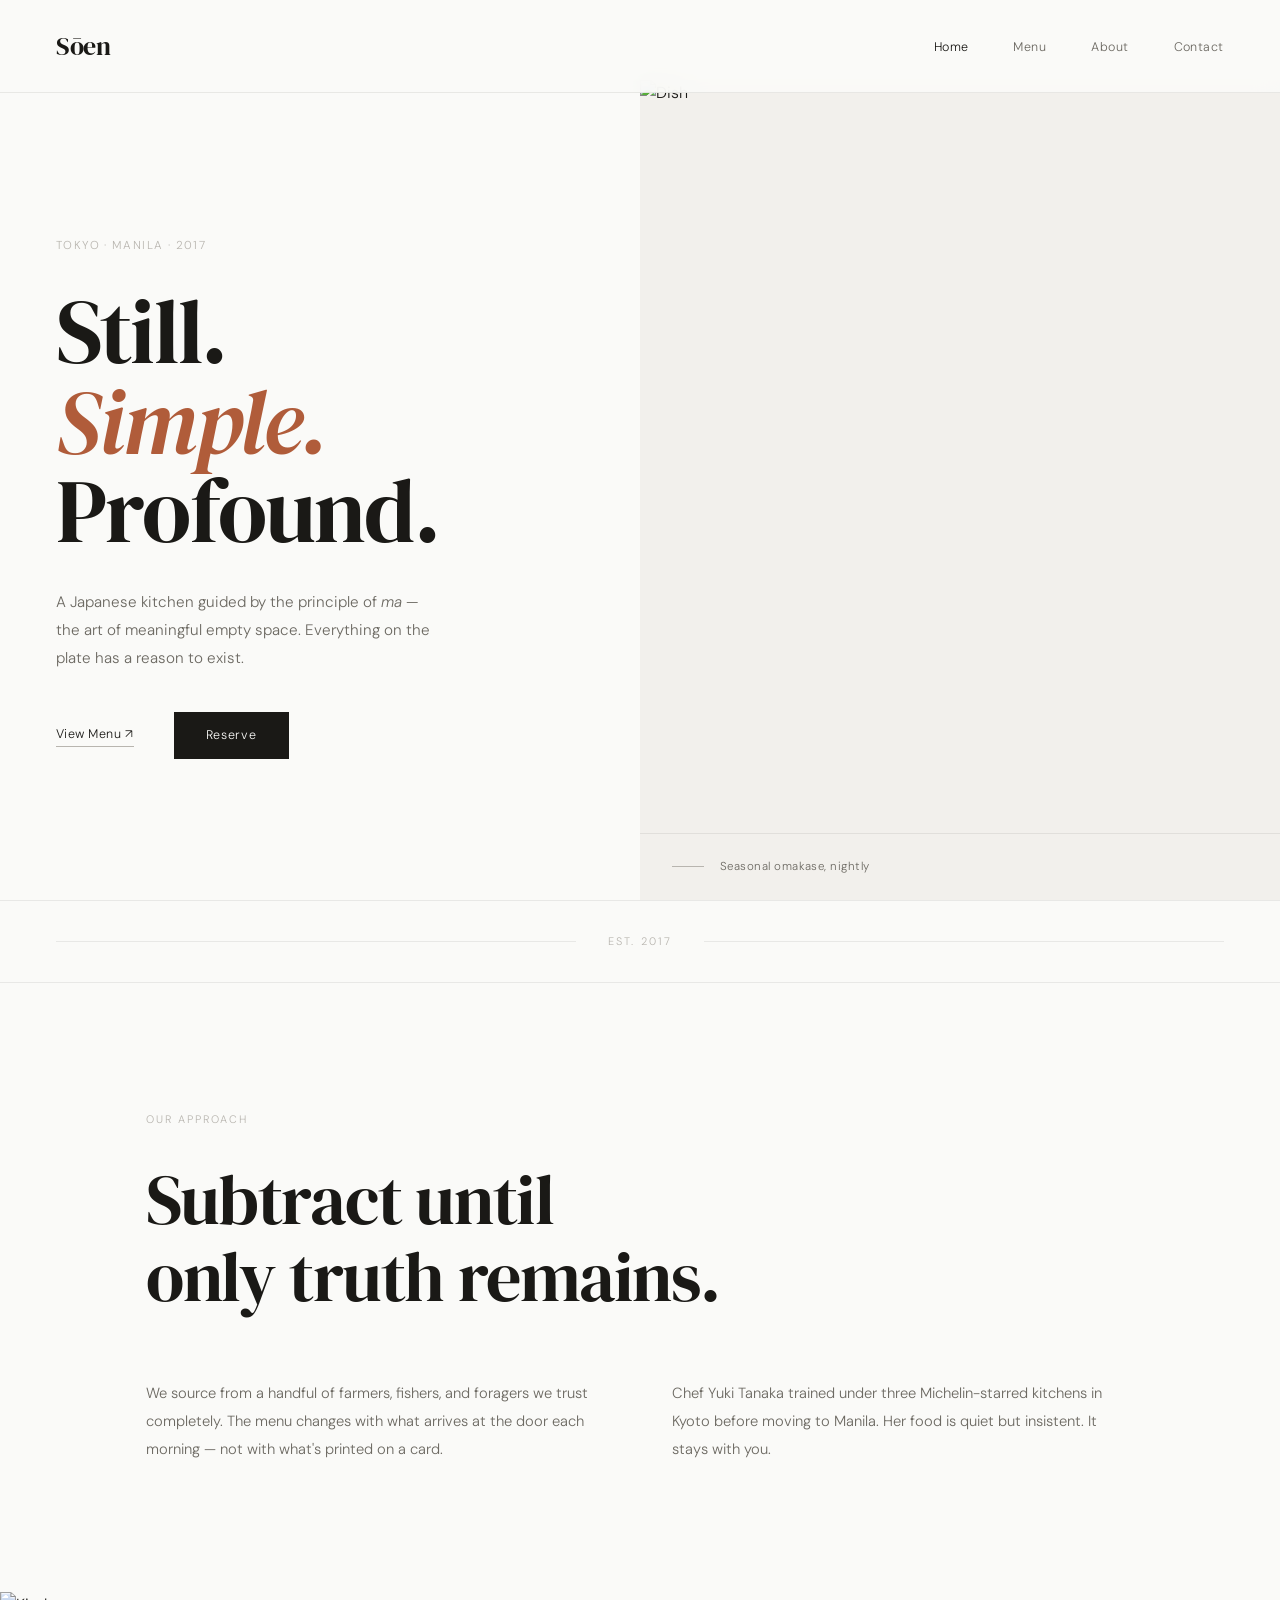
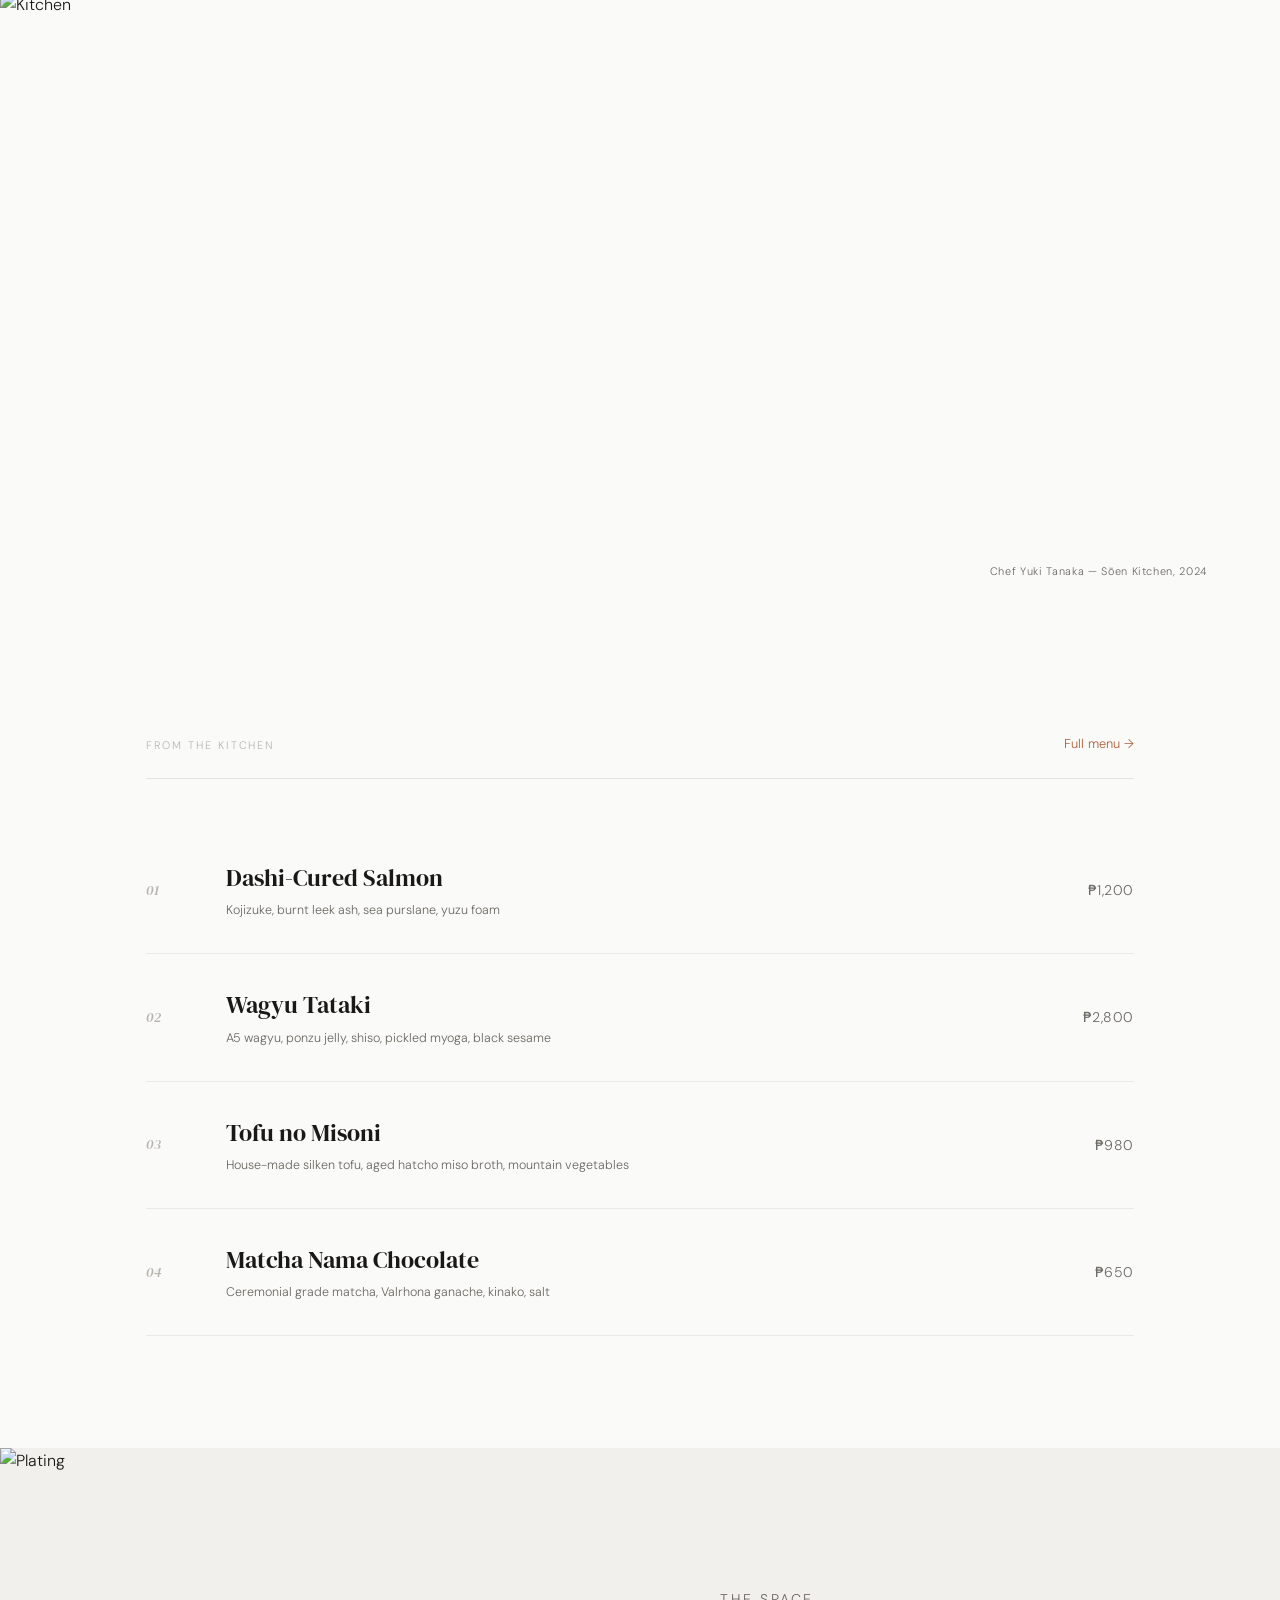
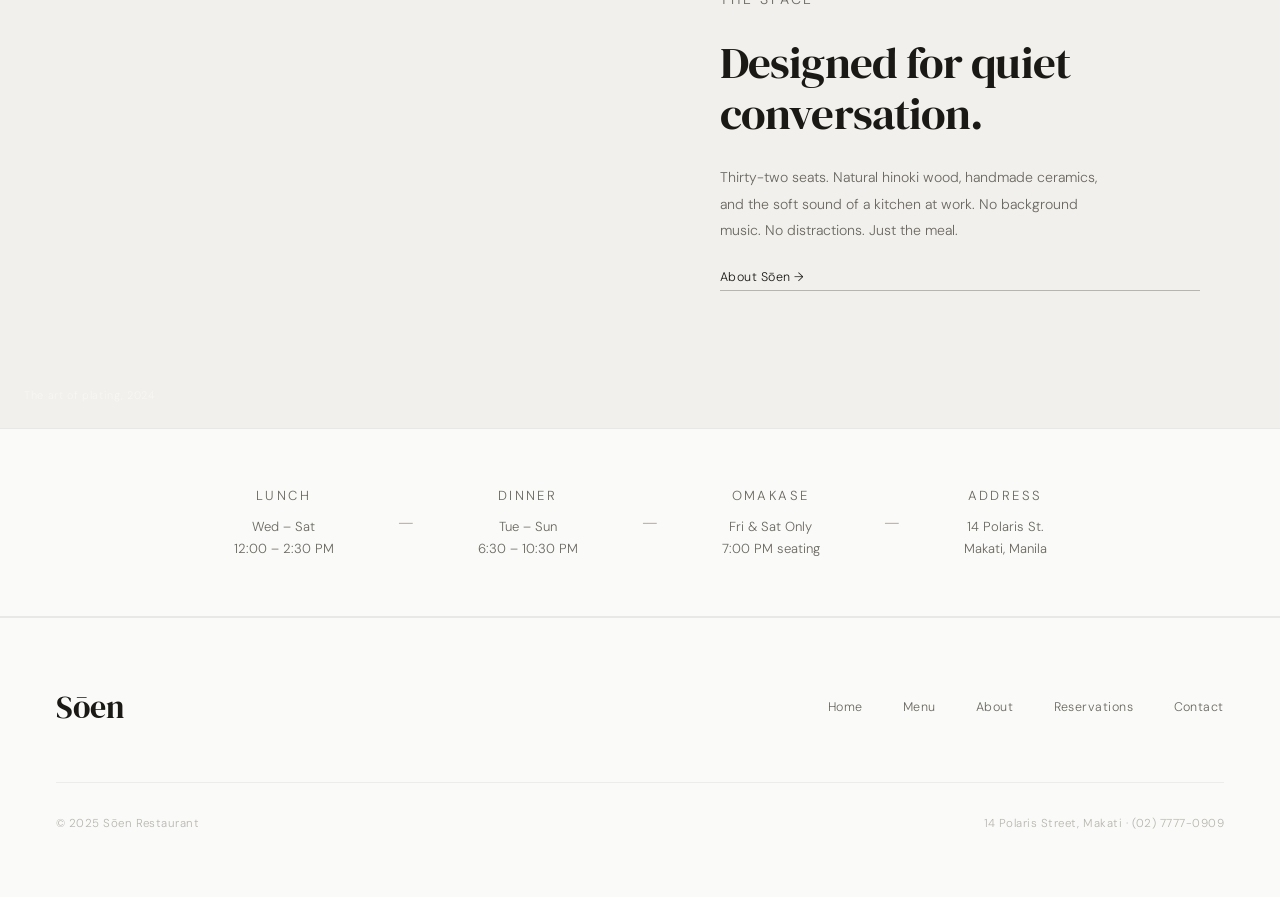
==== index.html @ 92a2c679 "Add files via upload" ====
<!DOCTYPE html>
<html lang="en">
<head>
  <meta charset="UTF-8"/>
  <meta name="viewport" content="width=device-width, initial-scale=1.0"/>
  <title>Sōen — Modern Japanese Kitchen</title>
  <link rel="stylesheet" href="home.css"/>
  <link href="https://fonts.googleapis.com/css2?family=DM+Serif+Display:ital@0;1&family=DM+Sans:wght@300;400;500&display=swap" rel="stylesheet"/>
</head>
<body>

  <!-- NAV -->
  <nav class="nav">
    <a href="index.html" class="logo">Sōen</a>
    <ul class="nav-links">
      <li><a href="index.html" class="active">Home</a></li>
      <li><a href="menu.html">Menu</a></li>
      <li><a href="about.html">About</a></li>
      <li><a href="contact.html">Contact</a></li>
    </ul>

  </nav>

  <!-- HERO -->
  <section class="hero">
    <div class="hero-left">
      <p class="hero-tag">Tokyo · Manila · 2017</p>
      <h1>Still.<br/><em>Simple.</em><br/>Profound.</h1>
      <p class="hero-body">A Japanese kitchen guided by the principle of <em>ma</em> — the art of meaningful empty space. Everything on the plate has a reason to exist.</p>
      <div class="hero-actions">
        <a href="menu.html" class="btn-text">View Menu ↗</a>
        <a href="reservations.html" class="btn-fill">Reserve</a>
      </div>
    </div>
    <div class="hero-right">
      <div class="hero-img-wrap">
        <img src="https://images.unsplash.com/photo-1617196034183-421b4040ed20?w=1000&q=85" alt="Dish"/>
      </div>
      <div class="hero-caption">
        <span class="caption-line"></span>
        <span>Seasonal omakase, nightly</span>
      </div>
    </div>
  </section>

  <!-- DIVIDER -->
  <div class="rule-section">
    <div class="rule"></div>
    <p>Est. 2017</p>
    <div class="rule"></div>
  </div>

  <!-- PHILOSOPHY -->
  <section class="philosophy">
    <p class="phil-label">Our Approach</p>
    <h2>Subtract until<br/>only truth remains.</h2>
    <div class="phil-cols">
      <p>We source from a handful of farmers, fishers, and foragers we trust completely. The menu changes with what arrives at the door each morning — not with what's printed on a card.</p>
      <p>Chef Yuki Tanaka trained under three Michelin-starred kitchens in Kyoto before moving to Manila. Her food is quiet but insistent. It stays with you.</p>
    </div>
  </section>

  <!-- FEATURE IMAGE -->
  <section class="feature-img-section">
    <img src="https://images.unsplash.com/photo-1569050467447-ce54b3bbc37d?w=1800&q=80" alt="Kitchen"/>
    <div class="feature-caption">
      <p>Chef Yuki Tanaka — Sōen Kitchen, 2024</p>
    </div>
  </section>

  <!-- SIGNATURE DISHES -->
  <section class="signatures">
    <div class="sig-header">
      <p class="sig-label">From the Kitchen</p>
      <a href="menu.html" class="sig-link">Full menu →</a>
    </div>
    <div class="sig-list">
      <div class="sig-item">
        <span class="sig-num">01</span>
        <div class="sig-content">
          <h3>Dashi-Cured Salmon</h3>
          <p>Kojizuke, burnt leek ash, sea purslane, yuzu foam</p>
        </div>
        <span class="sig-price">₱1,200</span>
      </div>
      <div class="sig-item">
        <span class="sig-num">02</span>
        <div class="sig-content">
          <h3>Wagyu Tataki</h3>
          <p>A5 wagyu, ponzu jelly, shiso, pickled myoga, black sesame</p>
        </div>
        <span class="sig-price">₱2,800</span>
      </div>
      <div class="sig-item">
        <span class="sig-num">03</span>
        <div class="sig-content">
          <h3>Tofu no Misoni</h3>
          <p>House-made silken tofu, aged hatcho miso broth, mountain vegetables</p>
        </div>
        <span class="sig-price">₱980</span>
      </div>
      <div class="sig-item">
        <span class="sig-num">04</span>
        <div class="sig-content">
          <h3>Matcha Nama Chocolate</h3>
          <p>Ceremonial grade matcha, Valrhona ganache, kinako, salt</p>
        </div>
        <span class="sig-price">₱650</span>
      </div>
    </div>
  </section>

  <!-- TWO-UP IMAGES -->
  <section class="two-up">
    <div class="two-up-img">
      <img src="https://images.unsplash.com/photo-1547592180-85f173990554?w=900&q=80" alt="Plating"/>
      <p class="img-caption">The art of plating, 2024</p>
    </div>
    <div class="two-up-text">
      <p class="two-up-label">The Space</p>
      <h2>Designed for quiet conversation.</h2>
      <p>Thirty-two seats. Natural hinoki wood, handmade ceramics, and the soft sound of a kitchen at work. No background music. No distractions. Just the meal.</p>
      <a href="about.html" class="btn-text">About Sōen →</a>
    </div>
  </section>

  <!-- HOURS STRIP -->
  <section class="hours-strip">
    <div class="hs-item">
      <p class="hs-label">Lunch</p>
      <p>Wed – Sat<br/>12:00 – 2:30 PM</p>
    </div>
    <div class="hs-sep">—</div>
    <div class="hs-item">
      <p class="hs-label">Dinner</p>
      <p>Tue – Sun<br/>6:30 – 10:30 PM</p>
    </div>
    <div class="hs-sep">—</div>
    <div class="hs-item">
      <p class="hs-label">Omakase</p>
      <p>Fri & Sat Only<br/>7:00 PM seating</p>
    </div>
    <div class="hs-sep">—</div>
    <div class="hs-item">
      <p class="hs-label">Address</p>
      <p>14 Polaris St.<br/>Makati, Manila</p>
    </div>
  </section>

  <!-- FOOTER -->
  <footer class="footer">
    <div class="footer-top">
      <div class="footer-logo">Sōen</div>
      <div class="footer-nav">
        <a href="index.html">Home</a>
        <a href="menu.html">Menu</a>
        <a href="about.html">About</a>
        <a href="reservations.html">Reservations</a>
        <a href="contact.html">Contact</a>
      </div>
    </div>
    <div class="footer-bottom">
      <p>© 2025 Sōen Restaurant</p>
      <p>14 Polaris Street, Makati · (02) 7777-0909</p>
    </div>
  </footer>

</body>
</html>
---- home.css ----
/* ===================
   HOME.CSS — Sōen
   =================== */

*, *::before, *::after { box-sizing: border-box; margin: 0; padding: 0; }

:root {
  --white: #fafaf8;
  --off: #f2f0ec;
  --ink: #1a1916;
  --ink-soft: #6b6861;
  --ink-faint: #b8b5af;
  --terra: #b05c3a;
  --terra-light: #c97050;
  --font-display: 'DM Serif Display', Georgia, serif;
  --font-body: 'DM Sans', sans-serif;
}

html { scroll-behavior: smooth; }

body {
  background: var(--white);
  color: var(--ink);
  font-family: var(--font-body);
  font-weight: 300;
  line-height: 1.6;
  overflow-x: hidden;
}

/* ---- NAV ---- */
.nav {
  position: fixed;
  top: 0; left: 0; right: 0;
  z-index: 100;
  display: flex;
  align-items: center;
  justify-content: space-between;
  padding: 1.6rem 3.5rem;
  background: rgba(250,250,248,0.92);
  backdrop-filter: blur(12px);
  border-bottom: 1px solid rgba(26,25,22,0.08);
}

.logo {
  font-family: var(--font-display);
  font-size: 1.6rem;
  color: var(--ink);
  text-decoration: none;
  letter-spacing: -0.01em;
}

.nav-links {
  display: flex;
  gap: 2.8rem;
  list-style: none;
}

.nav-links a {
  color: var(--ink-soft);
  text-decoration: none;
  font-size: 0.78rem;
  letter-spacing: 0.04em;
  transition: color 0.25s;
}

.nav-links a:hover, .nav-links a.active { color: var(--ink); }

.nav-reserve {
  color: var(--terra);
  text-decoration: none;
  font-size: 0.78rem;
  font-weight: 500;
  letter-spacing: 0.04em;
  transition: color 0.25s;
}

.nav-reserve:hover { color: var(--terra-light); }

/* ---- HERO ---- */
.hero {
  display: grid;
  grid-template-columns: 1fr 1fr;
  min-height: 100vh;
  padding-top: 80px;
}

.hero-left {
  padding: 7rem 5rem 6rem 3.5rem;
  display: flex;
  flex-direction: column;
  justify-content: center;
  gap: 2rem;
}

.hero-tag {
  font-size: 0.72rem;
  letter-spacing: 0.12em;
  text-transform: uppercase;
  color: var(--ink-faint);
}

.hero-left h1 {
  font-family: var(--font-display);
  font-size: clamp(4rem, 7vw, 7.5rem);
  font-weight: 400;
  line-height: 1.0;
  color: var(--ink);
  letter-spacing: -0.02em;
  animation: fadeIn 1s ease both;
}

.hero-left h1 em {
  font-style: italic;
  color: var(--terra);
}

.hero-body {
  font-size: 0.95rem;
  color: var(--ink-soft);
  max-width: 380px;
  line-height: 1.85;
}

.hero-actions {
  display: flex;
  align-items: center;
  gap: 2.5rem;
  margin-top: 0.5rem;
}

.btn-fill {
  background: var(--ink);
  color: var(--white);
  text-decoration: none;
  font-size: 0.78rem;
  letter-spacing: 0.06em;
  padding: 0.85rem 2rem;
  transition: background 0.3s;
}
.btn-fill:hover { background: var(--terra); }

.btn-text {
  color: var(--ink);
  text-decoration: none;
  font-size: 0.78rem;
  letter-spacing: 0.04em;
  border-bottom: 1px solid var(--ink-faint);
  padding-bottom: 0.1rem;
  transition: border-color 0.25s, color 0.25s;
}
.btn-text:hover { color: var(--terra); border-color: var(--terra); }

.hero-right {
  background: var(--off);
  display: flex;
  flex-direction: column;
  position: relative;
  overflow: hidden;
}

.hero-img-wrap {
  flex: 1;
  overflow: hidden;
}

.hero-img-wrap img {
  width: 100%;
  height: 100%;
  object-fit: cover;
  display: block;
  transition: transform 0.8s ease;
}

.hero-img-wrap:hover img { transform: scale(1.03); }

.hero-caption {
  display: flex;
  align-items: center;
  gap: 1rem;
  padding: 1.5rem 2rem;
  font-size: 0.72rem;
  color: var(--ink-soft);
  letter-spacing: 0.04em;
  border-top: 1px solid rgba(26,25,22,0.08);
}

.caption-line { display: block; width: 2rem; height: 1px; background: var(--ink-faint); flex-shrink: 0; }

@keyframes fadeIn {
  from { opacity: 0; transform: translateY(20px); }
  to { opacity: 1; transform: translateY(0); }
}

/* ---- RULE ---- */
.rule-section {
  display: flex;
  align-items: center;
  gap: 2rem;
  padding: 2rem 3.5rem;
  border-top: 1px solid rgba(26,25,22,0.08);
  border-bottom: 1px solid rgba(26,25,22,0.08);
}

.rule { flex: 1; height: 1px; background: rgba(26,25,22,0.08); }

.rule-section p {
  font-size: 0.68rem;
  letter-spacing: 0.2em;
  text-transform: uppercase;
  color: var(--ink-faint);
}

/* ---- PHILOSOPHY ---- */
.philosophy {
  padding: 8rem 3.5rem;
  max-width: 1100px;
  margin: 0 auto;
}

.phil-label {
  font-size: 0.68rem;
  letter-spacing: 0.18em;
  text-transform: uppercase;
  color: var(--ink-faint);
  margin-bottom: 2rem;
}

.philosophy h2 {
  font-family: var(--font-display);
  font-size: clamp(3rem, 5.5vw, 6rem);
  font-weight: 400;
  line-height: 1.1;
  letter-spacing: -0.02em;
  color: var(--ink);
  margin-bottom: 4rem;
}

.phil-cols {
  display: grid;
  grid-template-columns: 1fr 1fr;
  gap: 4rem;
}

.phil-cols p {
  font-size: 0.92rem;
  color: var(--ink-soft);
  line-height: 1.9;
}

/* ---- FEATURE IMAGE ---- */
.feature-img-section {
  position: relative;
  height: 70vh;
  overflow: hidden;
}

.feature-img-section img {
  width: 100%;
  height: 100%;
  object-fit: cover;
  display: block;
  filter: grayscale(15%);
}

.feature-caption {
  position: absolute;
  bottom: 2rem;
  right: 3.5rem;
  background: rgba(250,250,248,0.85);
  padding: 0.6rem 1rem;
  backdrop-filter: blur(8px);
}

.feature-caption p {
  font-size: 0.68rem;
  color: var(--ink-soft);
  letter-spacing: 0.06em;
}

/* ---- SIGNATURES ---- */
.signatures {
  padding: 7rem 3.5rem;
  max-width: 1100px;
  margin: 0 auto;
}

.sig-header {
  display: flex;
  justify-content: space-between;
  align-items: flex-end;
  margin-bottom: 3rem;
  padding-bottom: 1.5rem;
  border-bottom: 1px solid rgba(26,25,22,0.1);
}

.sig-label {
  font-size: 0.68rem;
  letter-spacing: 0.18em;
  text-transform: uppercase;
  color: var(--ink-faint);
}

.sig-link {
  color: var(--terra);
  text-decoration: none;
  font-size: 0.8rem;
  transition: color 0.25s;
}
.sig-link:hover { color: var(--ink); }

.sig-list {
  display: flex;
  flex-direction: column;
}

.sig-item {
  display: grid;
  grid-template-columns: 3rem 1fr auto;
  align-items: center;
  gap: 2rem;
  padding: 2rem 0;
  border-bottom: 1px solid rgba(26,25,22,0.07);
  transition: background 0.25s;
  cursor: default;
}

.sig-item:hover { background: var(--off); margin: 0 -1.5rem; padding: 2rem 1.5rem; }

.sig-num {
  font-family: var(--font-display);
  font-size: 0.9rem;
  color: var(--ink-faint);
  font-style: italic;
}

.sig-content h3 {
  font-family: var(--font-display);
  font-size: 1.5rem;
  font-weight: 400;
  color: var(--ink);
  margin-bottom: 0.25rem;
}

.sig-content p {
  font-size: 0.78rem;
  color: var(--ink-soft);
}

.sig-price {
  font-size: 0.88rem;
  color: var(--ink-soft);
  letter-spacing: 0.04em;
}

/* ---- TWO UP ---- */
.two-up {
  display: grid;
  grid-template-columns: 1fr 1fr;
  min-height: 580px;
  background: var(--off);
}

.two-up-img {
  overflow: hidden;
  position: relative;
}

.two-up-img img {
  width: 100%;
  height: 100%;
  object-fit: cover;
  display: block;
  transition: transform 0.8s ease;
}

.two-up-img:hover img { transform: scale(1.04); }

.img-caption {
  position: absolute;
  bottom: 1.5rem;
  left: 1.5rem;
  font-size: 0.68rem;
  color: rgba(250,250,248,0.7);
  letter-spacing: 0.06em;
}

.two-up-text {
  padding: 6rem 5rem;
  display: flex;
  flex-direction: column;
  justify-content: center;
  gap: 1.5rem;
}

.two-up-label {
  font-size: 0.68rem;
  letter-spacing: 0.18em;
  text-transform: uppercase;
  color: var(--ink-faint);
}

.two-up-text h2 {
  font-family: var(--font-display);
  font-size: clamp(2rem, 3.5vw, 3.2rem);
  font-weight: 400;
  line-height: 1.15;
  letter-spacing: -0.02em;
  color: var(--ink);
}

.two-up-text p {
  font-size: 0.88rem;
  color: var(--ink-soft);
  line-height: 1.9;
  max-width: 380px;
}

/* ---- HOURS STRIP ---- */
.hours-strip {
  display: flex;
  align-items: center;
  justify-content: center;
  padding: 3.5rem;
  border-top: 1px solid rgba(26,25,22,0.08);
  border-bottom: 1px solid rgba(26,25,22,0.08);
  gap: 4rem;
  flex-wrap: wrap;
  background: var(--white);
}

.hs-item { text-align: center; }

.hs-label {
  font-size: 0.62rem;
  letter-spacing: 0.18em;
  text-transform: uppercase;
  color: var(--terra);
  margin-bottom: 0.5rem;
}

.hs-item p {
  font-size: 0.82rem;
  color: var(--ink-soft);
  line-height: 1.7;
}

.hs-sep {
  color: var(--ink-faint);
  font-size: 1.2rem;
}

/* ---- FOOTER ---- */
.footer {
  padding: 4rem 3.5rem;
  border-top: 1px solid rgba(26,25,22,0.08);
}

.footer-top {
  display: flex;
  justify-content: space-between;
  align-items: center;
  margin-bottom: 3rem;
}

.footer-logo {
  font-family: var(--font-display);
  font-size: 2rem;
  color: var(--ink);
}

.footer-nav {
  display: flex;
  gap: 2.5rem;
  flex-wrap: wrap;
}

.footer-nav a {
  color: var(--ink-soft);
  text-decoration: none;
  font-size: 0.78rem;
  letter-spacing: 0.04em;
  transition: color 0.25s;
}

.footer-nav a:hover { color: var(--ink); }

.footer-bottom {
  display: flex;
  justify-content: space-between;
  align-items: center;
  padding-top: 2rem;
  border-top: 1px solid rgba(26,25,22,0.06);
}

.footer-bottom p {
  font-size: 0.72rem;
  color: var(--ink-faint);
  letter-spacing: 0.04em;
}
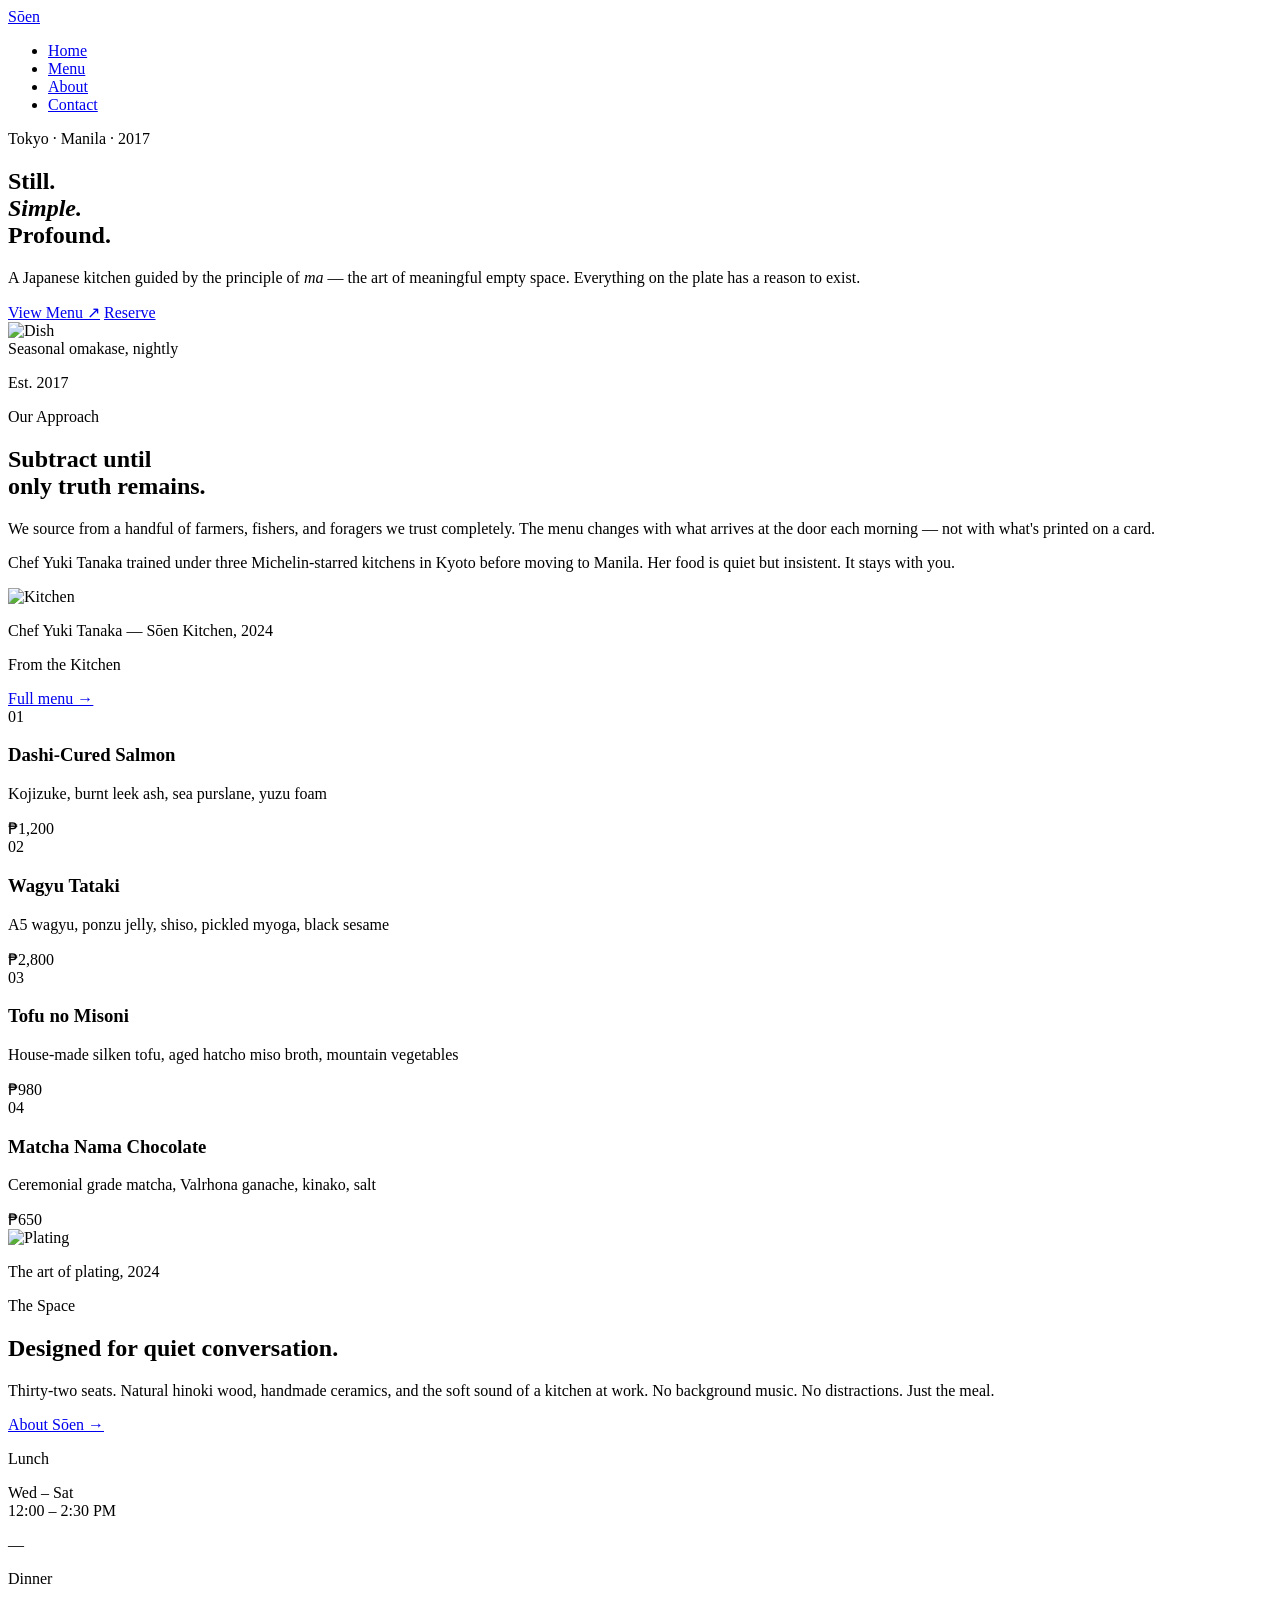
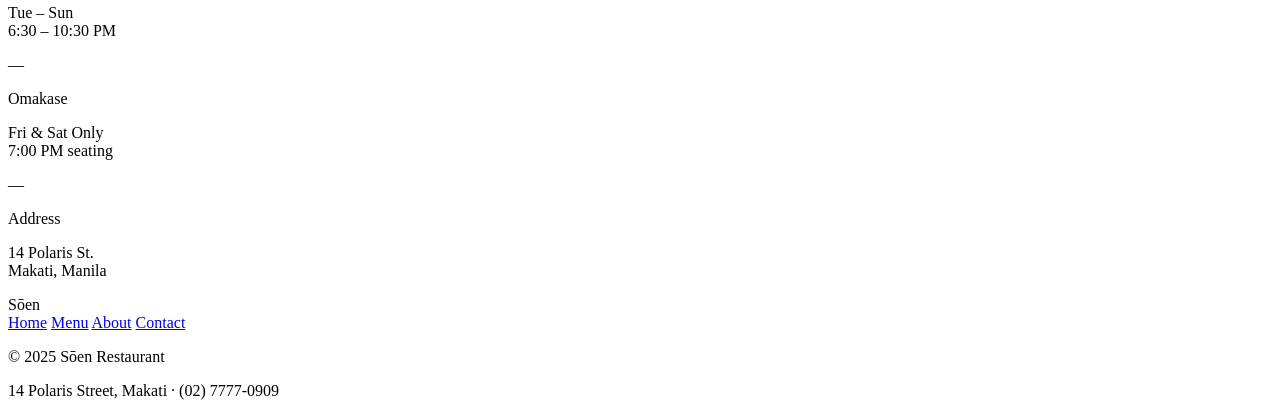
==== commit 2784989f: "Add files via upload" ====
--- a/index.html
+++ b/index.html
@@ -4,7 +4,7 @@
   <meta charset="UTF-8"/>
   <meta name="viewport" content="width=device-width, initial-scale=1.0"/>
   <title>Sōen — Modern Japanese Kitchen</title>
-  <link rel="stylesheet" href="home.css"/>
+  <link rel="stylesheet" href="css/home.css"/>
   <link href="https://fonts.googleapis.com/css2?family=DM+Serif+Display:ital@0;1&family=DM+Sans:wght@300;400;500&display=swap" rel="stylesheet"/>
 </head>
 <body>
@@ -29,12 +29,12 @@
       <p class="hero-body">A Japanese kitchen guided by the principle of <em>ma</em> — the art of meaningful empty space. Everything on the plate has a reason to exist.</p>
       <div class="hero-actions">
         <a href="menu.html" class="btn-text">View Menu ↗</a>
-        <a href="reservations.html" class="btn-fill">Reserve</a>
+        <a href="contact.html" class="btn-fill">Reserve</a>
       </div>
     </div>
     <div class="hero-right">
       <div class="hero-img-wrap">
-        <img src="https://images.unsplash.com/photo-1617196034183-421b4040ed20?w=1000&q=85" alt="Dish"/>
+        <img src="image/stuff.jpg" alt="Dish"/>
       </div>
       <div class="hero-caption">
         <span class="caption-line"></span>
@@ -62,7 +62,7 @@
 
   <!-- FEATURE IMAGE -->
   <section class="feature-img-section">
-    <img src="https://images.unsplash.com/photo-1569050467447-ce54b3bbc37d?w=1800&q=80" alt="Kitchen"/>
+    <img src="image/kitchen.jpg" alt="Kitchen"/>
     <div class="feature-caption">
       <p>Chef Yuki Tanaka — Sōen Kitchen, 2024</p>
     </div>
@@ -113,7 +113,7 @@
   <!-- TWO-UP IMAGES -->
   <section class="two-up">
     <div class="two-up-img">
-      <img src="https://images.unsplash.com/photo-1547592180-85f173990554?w=900&q=80" alt="Plating"/>
+      <img src="image/plate.jpg" alt="Plating"/>
       <p class="img-caption">The art of plating, 2024</p>
     </div>
     <div class="two-up-text">
@@ -155,7 +155,6 @@
         <a href="index.html">Home</a>
         <a href="menu.html">Menu</a>
         <a href="about.html">About</a>
-        <a href="reservations.html">Reservations</a>
         <a href="contact.html">Contact</a>
       </div>
     </div>
